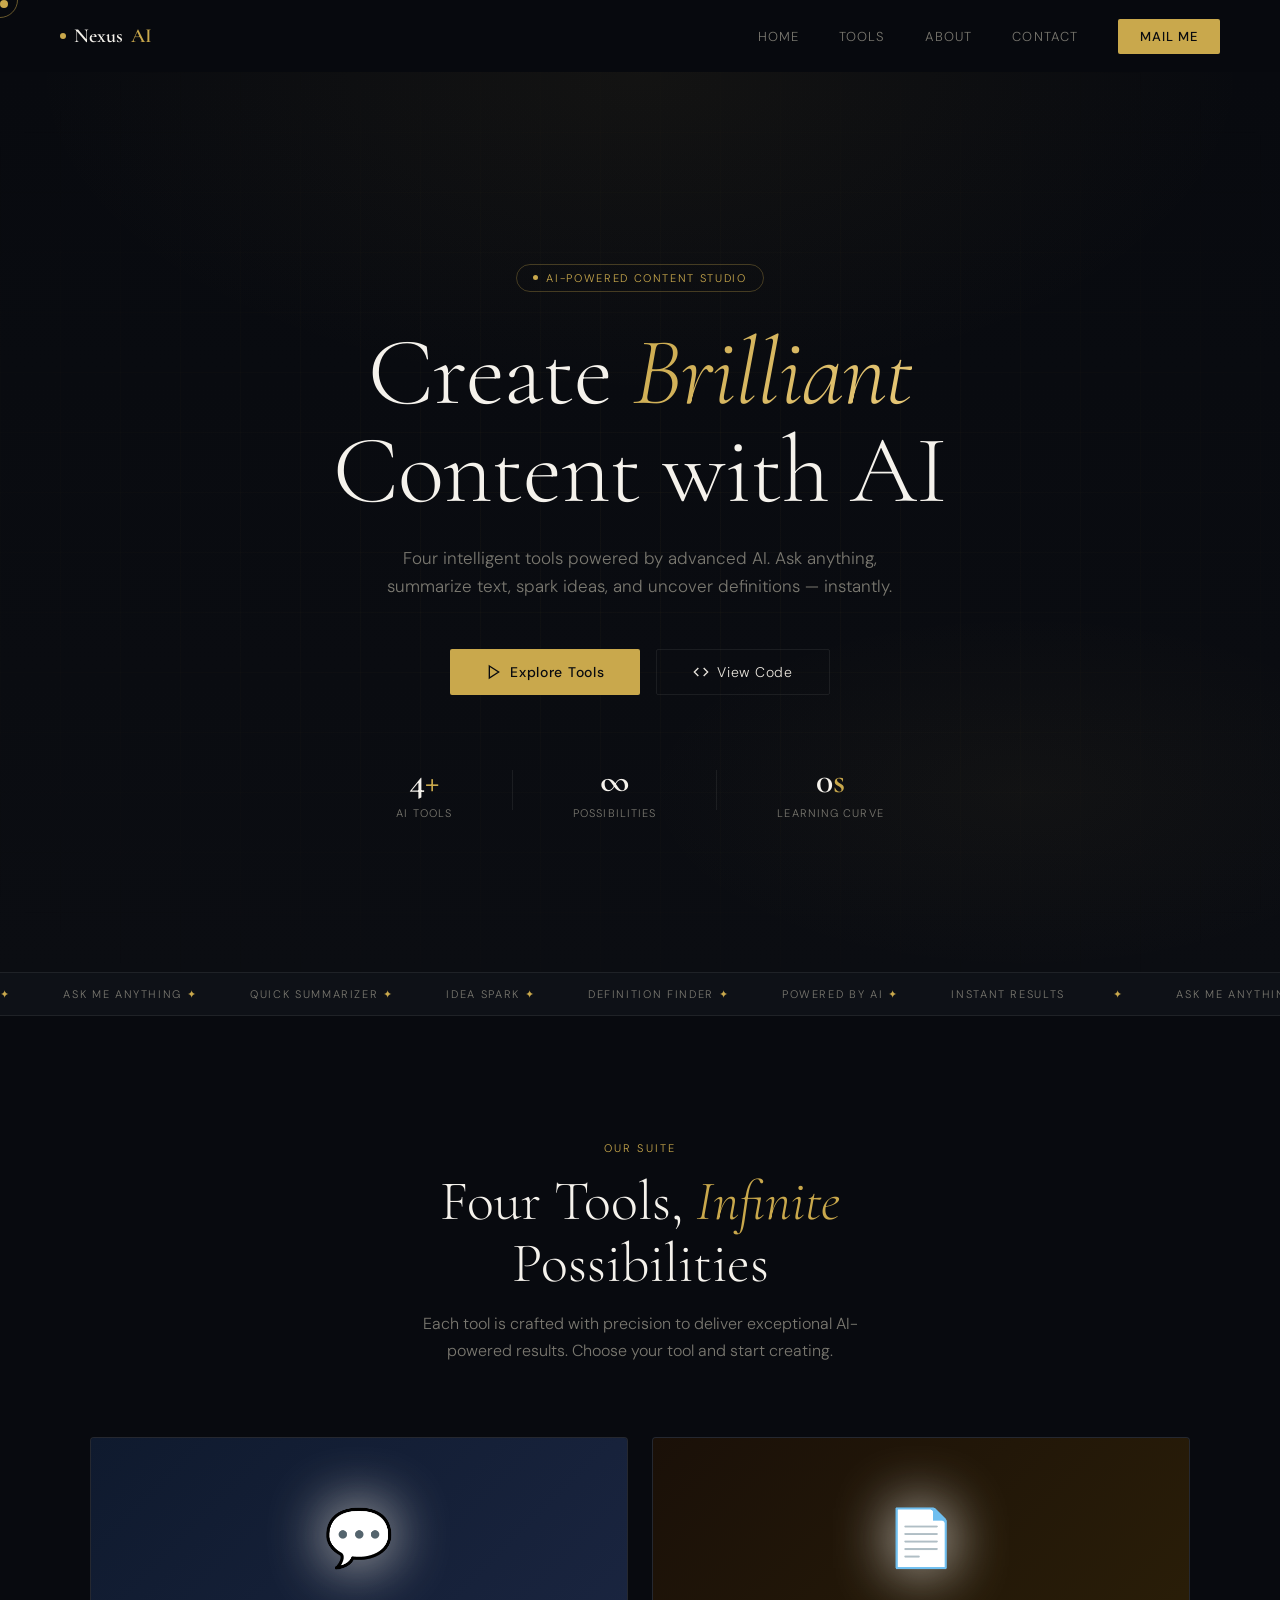
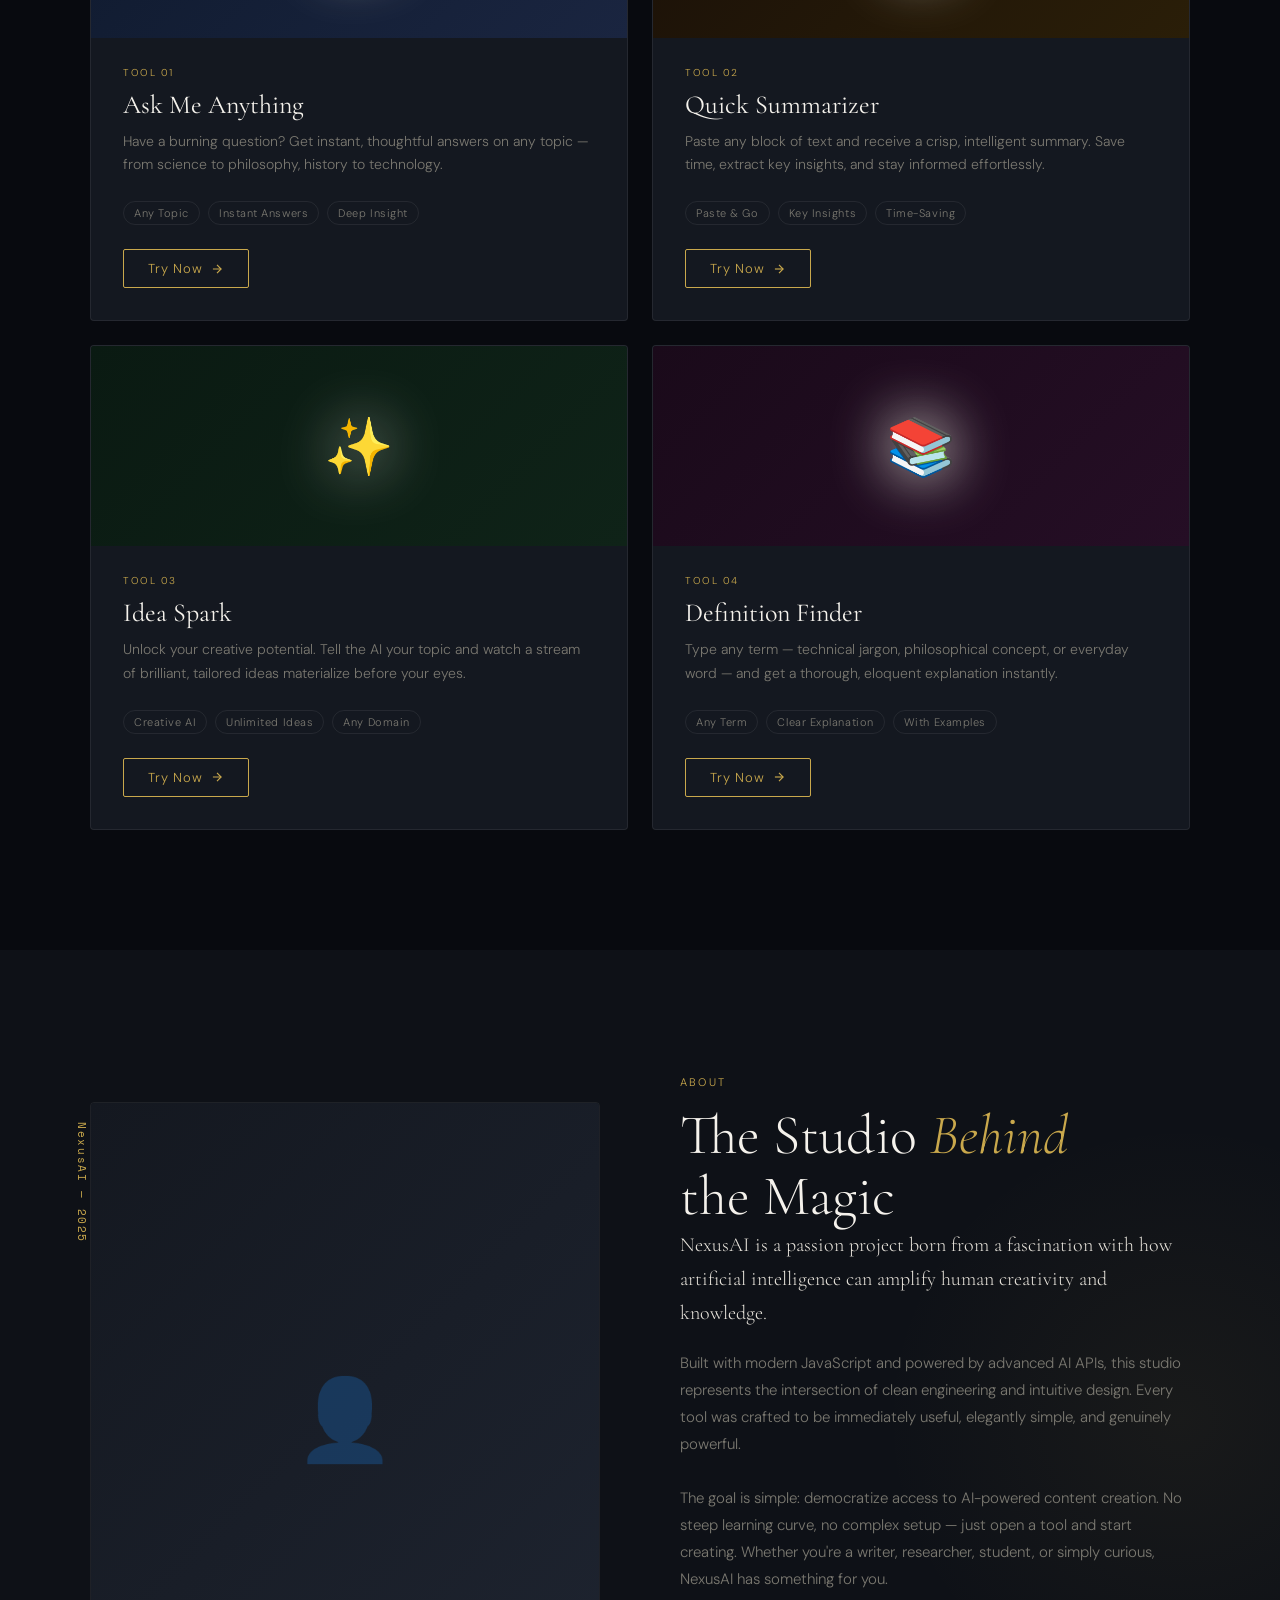
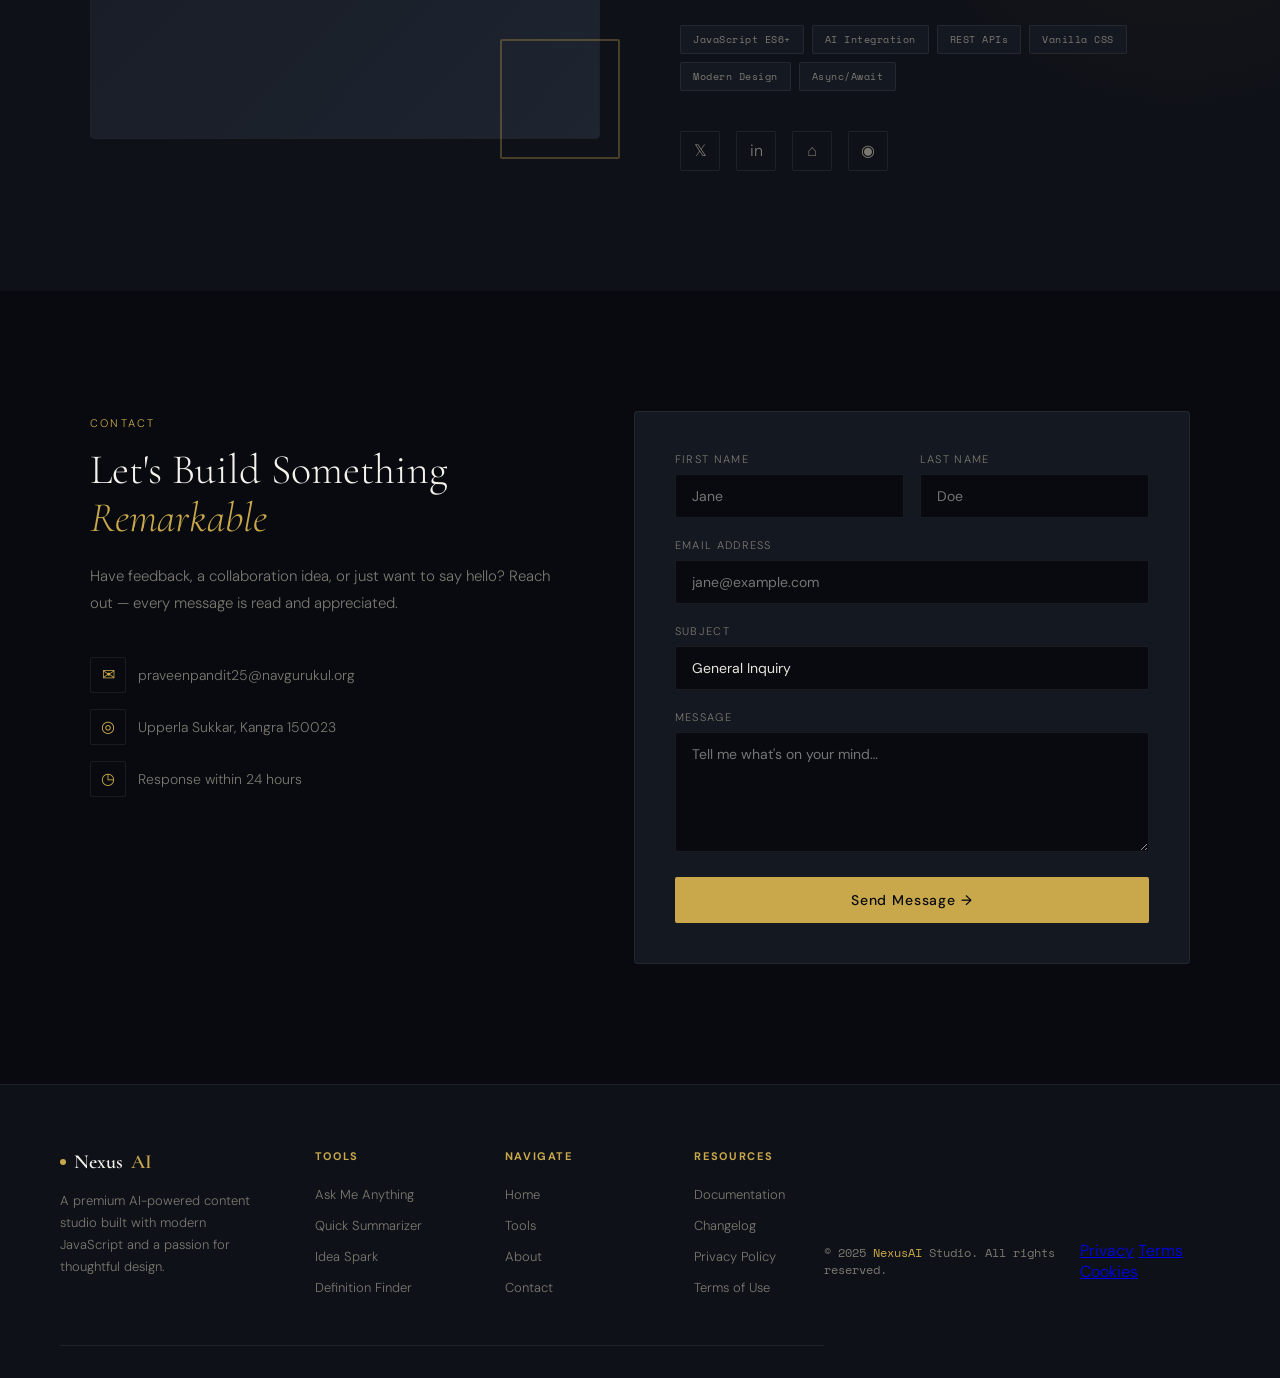
==== index.html @ d1bc7d2e "Add files via upload" ====
<!DOCTYPE html>
<html lang="en">
  <head>
    <meta charset="UTF-8" />
    <meta name="viewport" content="width=device-width, initial-scale=1.0" />
    <title>NexusAI — Intelligent Content Studio</title>
    <link rel="preconnect" href="https://fonts.googleapis.com" />
    <link rel="preconnect" href="https://fonts.gstatic.com" crossorigin />
    <link
      href="https://fonts.googleapis.com/css2?family=Cormorant+Garamond:ital,wght@0,300;0,400;0,600;1,300;1,400&family=DM+Sans:wght@300;400;500&family=Space+Mono:wght@400;700&display=swap"
      rel="stylesheet"
    />
    <link rel="stylesheet" href="styles/common.css" />
    <link rel="stylesheet" href="styles/index.css" />
  </head>
  <body>
    <div class="cursor" id="cursor"></div>
    <div class="cursor-ring" id="cursorRing"></div>

    <!-- NAV -->
    <nav id="navbar">
      <a href="#" class="nav-logo">
        <div class="logo-dot"></div>
        Nexus<span>AI</span>
      </a>
      <ul class="nav-links">
        <li><a href="#">Home</a></li>
        <li><a href="#tools">Tools</a></li>
        <li><a href="#about">About</a></li>
        <li><a href="#contact">Contact</a></li>
        <li><a href="mailto:praveenpandit25@navgurukul.org" class="nav-cta">Mail me</a></li>
      </ul>
    </nav>

    <!-- HERO -->
    <section class="hero">
      <div class="hero-bg"></div>
      <div class="hero-grid"></div>
      <div class="hero-content">
        <div class="hero-badge">
          <div class="badge-dot"></div>
          AI-Powered Content Studio
        </div>
        <h1 class="hero-title">
          Create <em>Brilliant</em><br />Content with AI
        </h1>
        <p class="hero-sub">
          Four intelligent tools powered by advanced AI. Ask anything, summarize text, spark ideas, and uncover definitions — instantly.
        </p>
        <div class="hero-actions">
          <a href="#tools" class="btn-primary">
            <svg width="16" height="16" viewBox="0 0 24 24" fill="none" stroke="currentColor" stroke-width="2">
              <polygon points="5 3 19 12 5 21 5 3"></polygon>
            </svg>
            Explore Tools
          </a>
          <a href="https://github.com" target="_blank" class="btn-secondary">
            <svg width="16" height="16" viewBox="0 0 24 24" fill="none" stroke="currentColor" stroke-width="2">
              <polyline points="16 18 22 12 16 6"></polyline>
              <polyline points="8 6 2 12 8 18"></polyline>
            </svg>
            View Code
          </a>
        </div>
        <div class="hero-stats">
          <div class="stat">
            <div class="stat-num">4<span>+</span></div>
            <div class="stat-label">AI Tools</div>
          </div>
          <div class="stat-divider"></div>
          <div class="stat">
            <div class="stat-num">∞</div>
            <div class="stat-label">Possibilities</div>
          </div>
          <div class="stat-divider"></div>
          <div class="stat">
            <div class="stat-num">0<span>s</span></div>
            <div class="stat-label">Learning Curve</div>
          </div>
        </div>
      </div>
    </section>

    <!-- MARQUEE -->
    <div class="marquee-wrap">
      <div class="marquee-track">
        <span><em>✦</em> Ask Me Anything <em>✦</em> Quick Summarizer <em>✦</em> Idea Spark <em>✦</em> Definition Finder <em>✦</em> Powered by AI <em>✦</em> Instant Results</span>
        <span><em>✦</em> Ask Me Anything <em>✦</em> Quick Summarizer <em>✦</em> Idea Spark <em>✦</em> Definition Finder <em>✦</em> Powered by AI <em>✦</em> Instant Results</span>
      </div>
    </div>

    <!-- TOOLS -->
    <section class="section" id="tools">
      <div class="section-header">
        <div class="section-eyebrow reveal">Our Suite</div>
        <h2 class="section-title reveal reveal-delay-1">
          Four Tools, <em>Infinite</em><br />Possibilities
        </h2>
        <p class="section-desc reveal reveal-delay-2">
          Each tool is crafted with precision to deliver exceptional AI-powered results. Choose your tool and start creating.
        </p>
      </div>

      <div class="tools-grid">
        <!-- Ask Me Anything -->
        <div class="tool-card">
          <div class="card-img-overlay">
            <div class="card-img-placeholder ai1">
              <span class="card-icon">💬</span>
            </div>
          </div>
          <div class="card-body">
            <div class="card-tag">Tool 01</div>
            <h3 class="card-title">Ask Me Anything</h3>
            <p class="card-desc">Have a burning question? Get instant, thoughtful answers on any topic — from science to philosophy, history to technology.</p>
            <div class="card-features">
              <span class="feature-pill">Any Topic</span>
              <span class="feature-pill">Instant Answers</span>
              <span class="feature-pill">Deep Insight</span>
            </div>
            <a href="pages/ask.html" class="btn-try">
              Try Now
              <svg width="14" height="14" viewBox="0 0 24 24" fill="none" stroke="currentColor" stroke-width="2">
                <line x1="5" y1="12" x2="19" y2="12"></line>
                <polyline points="12 5 19 12 12 19"></polyline>
              </svg>
            </a>
          </div>
        </div>

        <!-- Quick Summarizer -->
        <div class="tool-card">
          <div class="card-img-overlay">
            <div class="card-img-placeholder ai2">
              <span class="card-icon">📄</span>
            </div>
          </div>
          <div class="card-body">
            <div class="card-tag">Tool 02</div>
            <h3 class="card-title">Quick Summarizer</h3>
            <p class="card-desc">Paste any block of text and receive a crisp, intelligent summary. Save time, extract key insights, and stay informed effortlessly.</p>
            <div class="card-features">
              <span class="feature-pill">Paste & Go</span>
              <span class="feature-pill">Key Insights</span>
              <span class="feature-pill">Time-Saving</span>
            </div>
            <a href="pages/summarizer.html" class="btn-try">
              Try Now
              <svg width="14" height="14" viewBox="0 0 24 24" fill="none" stroke="currentColor" stroke-width="2">
                <line x1="5" y1="12" x2="19" y2="12"></line>
                <polyline points="12 5 19 12 12 19"></polyline>
              </svg>
            </a>
          </div>
        </div>

        <!-- Idea Spark -->
        <div class="tool-card">
          <div class="card-img-overlay">
            <div class="card-img-placeholder ai3">
              <span class="card-icon">✨</span>
            </div>
          </div>
          <div class="card-body">
            <div class="card-tag">Tool 03</div>
            <h3 class="card-title">Idea Spark</h3>
            <p class="card-desc">Unlock your creative potential. Tell the AI your topic and watch a stream of brilliant, tailored ideas materialize before your eyes.</p>
            <div class="card-features">
              <span class="feature-pill">Creative AI</span>
              <span class="feature-pill">Unlimited Ideas</span>
              <span class="feature-pill">Any Domain</span>
            </div>
            <a href="pages/idea-spark.html" class="btn-try">
              Try Now
              <svg width="14" height="14" viewBox="0 0 24 24" fill="none" stroke="currentColor" stroke-width="2">
                <line x1="5" y1="12" x2="19" y2="12"></line>
                <polyline points="12 5 19 12 12 19"></polyline>
              </svg>
            </a>
          </div>
        </div>

        <!-- Definition Finder -->
        <div class="tool-card">
          <div class="card-img-overlay">
            <div class="card-img-placeholder ai4">
              <span class="card-icon">📚</span>
            </div>
          </div>
          <div class="card-body">
            <div class="card-tag">Tool 04</div>
            <h3 class="card-title">Definition Finder</h3>
            <p class="card-desc">Type any term — technical jargon, philosophical concept, or everyday word — and get a thorough, eloquent explanation instantly.</p>
            <div class="card-features">
              <span class="feature-pill">Any Term</span>
              <span class="feature-pill">Clear Explanation</span>
              <span class="feature-pill">With Examples</span>
            </div>
            <a href="pages/definition.html" class="btn-try">
              Try Now
              <svg width="14" height="14" viewBox="0 0 24 24" fill="none" stroke="currentColor" stroke-width="2">
                <line x1="5" y1="12" x2="19" y2="12"></line>
                <polyline points="12 5 19 12 12 19"></polyline>
              </svg>
            </a>
          </div>
        </div>
      </div>
    </section>

    <!-- ABOUT -->
    <section class="about-section" id="about">
      <div class="about-grid">
        <div class="about-img-wrap reveal">
          <div class="about-img-frame">
            <div class="about-img-placeholder">👤</div>
          </div>
          <div class="about-img-accent"></div>
          <div class="about-img-number">NexusAI — 2025</div>
        </div>
        <div class="about-text">
          <div class="section-eyebrow reveal">About</div>
          <h2 class="section-title reveal reveal-delay-1" style="text-align: left">
            The Studio <em>Behind</em><br />the Magic
          </h2>
          <p class="about-bio reveal reveal-delay-2">
            NexusAI is a passion project born from a fascination with how artificial intelligence can amplify human creativity and knowledge.
          </p>
          <p class="about-body reveal reveal-delay-3">
            Built with modern JavaScript and powered by advanced AI APIs, this studio represents the intersection of clean engineering and intuitive design. Every tool was
            crafted to be immediately useful, elegantly simple, and genuinely powerful.
            <br /><br />
            The goal is simple: democratize access to AI-powered content creation. No steep learning curve, no complex setup — just open a tool and start creating. Whether
            you're a writer, researcher, student, or simply curious, NexusAI has something for you.
          </p>
          <div class="about-tags reveal reveal-delay-3">
            <span class="about-tag">JavaScript ES6+</span>
            <span class="about-tag">AI Integration</span>
            <span class="about-tag">REST APIs</span>
            <span class="about-tag">Vanilla CSS</span>
            <span class="about-tag">Modern Design</span>
            <span class="about-tag">Async/Await</span>
          </div>
          <div class="about-socials reveal reveal-delay-4">
            <a href="#" class="social-link">𝕏</a>
            <a href="#" class="social-link">in</a>
            <a href="#" class="social-link">⌂</a>
            <a href="#" class="social-link">◉</a>
          </div>
        </div>
      </div>
    </section>

    <!-- CONTACT -->
    <section class="contact-section" id="contact">
      <div class="contact-grid">
        <div class="contact-info">
          <div class="section-eyebrow reveal">Contact</div>
          <h2 class="contact-tagline reveal reveal-delay-1">Let's Build Something <em>Remarkable</em></h2>
          <p class="contact-body reveal reveal-delay-2">
            Have feedback, a collaboration idea, or just want to say hello? Reach out — every message is read and appreciated.
          </p>
          <div class="contact-details reveal reveal-delay-3">
            <div class="contact-item">
              <div class="contact-item-icon">✉</div>
              <span>praveenpandit25@navgurukul.org</span>
            </div>
            <div class="contact-item">
              <div class="contact-item-icon">◎</div>
              <span>Upperla Sukkar, Kangra 150023</span>
            </div>
            <div class="contact-item">
              <div class="contact-item-icon">◷</div>
              <span>Response within 24 hours</span>
            </div>
          </div>
        </div>

        <div class="contact-form reveal reveal-delay-2">
          <div class="form-row">
            <div class="form-group">
              <label>First Name</label>
              <input type="text" placeholder="Jane" />
            </div>
            <div class="form-group">
              <label>Last Name</label>
              <input type="text" placeholder="Doe" />
            </div>
          </div>
          <div class="form-group">
            <label>Email Address</label>
            <input type="email" placeholder="jane@example.com" />
          </div>
          <div class="form-group">
            <label>Subject</label>
            <select>
              <option>General Inquiry</option>
              <option>Collaboration</option>
              <option>Feedback</option>
              <option>Bug Report</option>
            </select>
          </div>
          <div class="form-group">
            <label>Message</label>
            <textarea placeholder="Tell me what's on your mind…"></textarea>
          </div>
          <button class="form-submit" onclick="submitForm(this)">Send Message →</button>
          <div class="form-success" id="formSuccess">✦ Message sent — I'll be in touch soon.</div>
        </div>
      </div>
    </section>

    <!-- FOOTER -->
    <footer>
      <div class="footer-grid">
        <div class="footer-brand">
          <a href="#" class="nav-logo">
            <div class="logo-dot"></div>Nexus<span>AI</span>
          </a>
          <p>A premium AI-powered content studio built with modern JavaScript and a passion for thoughtful design.</p>
        </div>
        <div class="footer-col">
          <h4>Tools</h4>
          <ul>
            <li><a href="pages/ask.html">Ask Me Anything</a></li>
            <li><a href="pages/summarizer.html">Quick Summarizer</a></li>
            <li><a href="pages/idea-spark.html">Idea Spark</a></li>
            <li><a href="pages/definition.html">Definition Finder</a></li>
          </ul>
        </div>
        <div class="footer-col">
          <h4>Navigate</h4>
          <ul>
            <li><a href="#">Home</a></li>
            <li><a href="#tools">Tools</a></li>
            <li><a href="#about">About</a></li>
            <li><a href="#contact">Contact</a></li>
          </ul>
        </div>
        <div class="footer-col">
          <h4>Resources</h4>
          <ul>
            <li><a href="#">Documentation</a></li>
            <li><a href="#">Changelog</a></li>
            <li><a href="#">Privacy Policy</a></li>
            <li><a href="#">Terms of Use</a></li>
          </ul>
        </div>
      </div>
      <div class="footer-bottom">
        <div class="footer-copy">© 2025 <span>NexusAI</span> Studio. All rights reserved.</div>
        <div class="footer-legal">
          <a href="#">Privacy</a>
          <a href="#">Terms</a>
          <a href="#">Cookies</a>
        </div>
      </div>
    </footer>

    <script src="scripts/index.js"></script>
  </body>
</html>
---- styles/common.css ----
/* ========== GLOBAL STYLES ========== */

*, *::before, *::after {
  box-sizing: border-box;
  margin: 0;
  padding: 0;
}

:root {
  --black: #080a0f;
  --surface: #0e1117;
  --card: #141820;
  --border: rgba(255, 255, 255, 0.07);
  --gold: #c9a84c;
  --gold-light: #e8c97a;
  --gold-dim: rgba(201, 168, 76, 0.12);
  --text: #e8e4dc;
  --muted: #7a7870;
  --white: #f5f2ec;
}

html {
  scroll-behavior: smooth;
}

body {
  background: var(--black);
  color: var(--text);
  font-family: 'DM Sans', sans-serif;
  font-weight: 300;
  min-height: 100vh;
  display: flex;
  flex-direction: column;
}

/* ========== NAVIGATION ========== */
nav {
  background: rgba(8, 10, 15, 0.95);
  backdrop-filter: blur(20px);
  border-bottom: 1px solid var(--border);
  display: flex;
  align-items: center;
  justify-content: space-between;
  padding: 0 48px;
  height: 68px;
  position: sticky;
  top: 0;
  z-index: 100;
}

.nav-logo {
  font-family: 'Cormorant Garamond', serif;
  font-size: 20px;
  font-weight: 600;
  color: var(--white);
  text-decoration: none;
  display: flex;
  align-items: center;
  gap: 8px;
}

.nav-logo span {
  color: var(--gold);
}

.logo-dot {
  width: 6px;
  height: 6px;
  border-radius: 50%;
  background: var(--gold);
  animation: pulse 2s infinite;
}

@keyframes pulse {
  0%, 100% {
    opacity: 1;
  }
  50% {
    opacity: 0.4;
  }
}

.nav-right {
  display: flex;
  align-items: center;
  gap: 24px;
}

.nav-back {
  color: var(--muted);
  text-decoration: none;
  font-size: 13px;
  letter-spacing: 0.06em;
  transition: color 0.3s;
}

.nav-back:hover {
  color: var(--gold);
}

.nav-tools {
  display: flex;
  gap: 8px;
}

.tool-pill {
  padding: 6px 14px;
  border-radius: 100px;
  font-size: 12px;
  border: 1px solid var(--border);
  color: var(--muted);
  text-decoration: none;
  transition: all 0.3s;
  cursor: pointer;
  background: transparent;
}

.tool-pill:hover,
.tool-pill.active {
  border-color: var(--gold);
  color: var(--gold);
  background: var(--gold-dim);
}

/* ========== BUTTONS ========== */
.btn-primary {
  background: var(--gold);
  color: var(--black);
  padding: 14px 36px;
  border: none;
  cursor: pointer;
  font-family: 'DM Sans', sans-serif;
  font-size: 14px;
  font-weight: 500;
  letter-spacing: 0.05em;
  border-radius: 2px;
  text-decoration: none;
  display: inline-flex;
  align-items: center;
  gap: 8px;
  transition: background 0.3s, transform 0.2s;
}

.btn-primary:hover {
  background: var(--gold-light);
  transform: translateY(-1px);
}

.btn-secondary {
  background: transparent;
  color: var(--text);
  padding: 13px 36px;
  border: 1px solid var(--border);
  cursor: pointer;
  font-family: 'DM Sans', sans-serif;
  font-size: 14px;
  letter-spacing: 0.05em;
  border-radius: 2px;
  text-decoration: none;
  display: inline-flex;
  align-items: center;
  gap: 8px;
  transition: border-color 0.3s, color 0.3s, transform 0.2s;
}

.btn-secondary:hover {
  border-color: var(--gold);
  color: var(--gold);
  transform: translateY(-1px);
}

/* ========== FOOTER ========== */
footer {
  background: var(--surface);
  border-top: 1px solid var(--border);
  padding: 20px 48px;
  display: flex;
  align-items: center;
  justify-content: space-between;
  margin-top: auto;
}

.footer-copy {
  font-size: 12px;
  color: var(--muted);
  font-family: 'Space Mono', monospace;
}

.footer-copy span {
  color: var(--gold);
}

.footer-links {
  display: flex;
  gap: 24px;
}

.footer-links a {
  font-size: 12px;
  color: var(--muted);
  text-decoration: none;
  transition: color 0.3s;
}

.footer-links a:hover {
  color: var(--text);
}

/* ========== RESPONSIVE ========== */
@media (max-width: 700px) {
  nav {
    padding: 0 20px;
  }

  .nav-tools {
    display: none;
  }

  footer {
    flex-direction: column;
    gap: 16px;
    text-align: center;
  }

  .footer-links {
    justify-content: center;
  }
}
---- styles/index.css ----
/* ========== INDEX (HOMEPAGE) STYLES ========== */

html {
  scroll-behavior: smooth;
}

body {
  overflow-x: hidden;
}

/* ========== CUSTOM CURSOR ========== */
.cursor {
  width: 8px;
  height: 8px;
  background: var(--gold);
  border-radius: 50%;
  position: fixed;
  pointer-events: none;
  z-index: 9999;
  transition: transform 0.1s;
}

.cursor-ring {
  width: 36px;
  height: 36px;
  border: 1px solid rgba(201, 168, 76, 0.5);
  border-radius: 50%;
  position: fixed;
  pointer-events: none;
  z-index: 9998;
  transition: transform 0.18s ease, opacity 0.3s;
}

/* ========== NAVIGATION OVERRIDE FOR HOME ========== */
nav {
  position: fixed;
  top: 0;
  left: 0;
  right: 0;
  z-index: 100;
  display: flex;
  align-items: center;
  justify-content: space-between;
  padding: 0 60px;
  height: 72px;
  border-bottom: 1px solid transparent;
  transition: background 0.4s, border-color 0.4s;
}

nav.scrolled {
  background: rgba(8, 10, 15, 0.9);
  backdrop-filter: blur(20px);
  border-color: var(--border);
}

.nav-links {
  display: flex;
  align-items: center;
  gap: 40px;
  list-style: none;
}

.nav-links a {
  color: var(--muted);
  text-decoration: none;
  font-size: 13px;
  letter-spacing: 0.08em;
  text-transform: uppercase;
  transition: color 0.3s;
}

.nav-links a:hover {
  color: var(--gold);
}

.nav-cta {
  background: var(--gold);
  color: var(--black) !important;
  padding: 9px 22px;
  border-radius: 2px;
  font-weight: 500 !important;
  transition: background 0.3s !important;
}

.nav-cta:hover {
  background: var(--gold-light) !important;
  color: var(--black) !important;
}

/* ========== HERO SECTION ========== */
.hero {
  min-height: 100vh;
  display: flex;
  align-items: center;
  justify-content: center;
  position: relative;
  overflow: hidden;
  padding: 120px 60px 80px;
  margin-top: 72px;
}

.hero-bg {
  position: absolute;
  inset: 0;
  background: radial-gradient(ellipse 80% 60% at 50% 0%, rgba(201, 168, 76, 0.06) 0%, transparent 60%),
    radial-gradient(ellipse 60% 40% at 80% 80%, rgba(201, 168, 76, 0.04) 0%, transparent 50%),
    linear-gradient(180deg, #080a0f 0%, #0b0d12 100%);
}

.hero-grid {
  position: absolute;
  inset: 0;
  background-image: linear-gradient(rgba(201, 168, 76, 0.04) 1px, transparent 1px),
    linear-gradient(90deg, rgba(201, 168, 76, 0.04) 1px, transparent 1px);
  background-size: 60px 60px;
  mask-image: radial-gradient(ellipse 90% 80% at 50% 50%, black 0%, transparent 80%);
}

.hero-content {
  position: relative;
  z-index: 2;
  text-align: center;
  max-width: 900px;
}

.hero-badge {
  display: inline-flex;
  align-items: center;
  gap: 8px;
  border: 1px solid rgba(201, 168, 76, 0.3);
  padding: 6px 16px;
  border-radius: 100px;
  font-size: 11px;
  letter-spacing: 0.15em;
  text-transform: uppercase;
  color: var(--gold);
  margin-bottom: 32px;
  animation: fadeUp 0.8s ease both;
}

.badge-dot {
  width: 5px;
  height: 5px;
  background: var(--gold);
  border-radius: 50%;
  animation: pulse 1.5s infinite;
}

.hero-title {
  font-family: 'Cormorant Garamond', serif;
  font-size: clamp(52px, 8vw, 96px);
  font-weight: 300;
  line-height: 1.02;
  letter-spacing: -0.01em;
  color: var(--white);
  animation: fadeUp 0.8s 0.1s ease both;
}

.hero-title em {
  font-style: italic;
  color: var(--gold);
  background: linear-gradient(135deg, var(--gold), var(--gold-light));
  -webkit-background-clip: text;
  -webkit-text-fill-color: transparent;
}

.hero-sub {
  margin-top: 24px;
  font-size: 17px;
  line-height: 1.7;
  color: var(--muted);
  max-width: 520px;
  margin-left: auto;
  margin-right: auto;
  animation: fadeUp 0.8s 0.2s ease both;
}

.hero-actions {
  margin-top: 48px;
  display: flex;
  align-items: center;
  justify-content: center;
  gap: 16px;
  animation: fadeUp 0.8s 0.3s ease both;
}

.hero-stats {
  margin-top: 64px;
  display: flex;
  align-items: center;
  justify-content: center;
  gap: 60px;
  animation: fadeUp 0.8s 0.4s ease both;
}

.stat {
  text-align: center;
}

.stat-num {
  font-family: 'Cormorant Garamond', serif;
  font-size: 36px;
  font-weight: 600;
  color: var(--white);
}

.stat-num span {
  color: var(--gold);
}

.stat-label {
  font-size: 11px;
  letter-spacing: 0.1em;
  text-transform: uppercase;
  color: var(--muted);
  margin-top: 4px;
}

.stat-divider {
  width: 1px;
  height: 40px;
  background: var(--border);
}

@keyframes fadeUp {
  from {
    opacity: 0;
    transform: translateY(24px);
  }
  to {
    opacity: 1;
    transform: translateY(0);
  }
}

/* ========== MARQUEE ========== */
.marquee-wrap {
  overflow: hidden;
  border-top: 1px solid var(--border);
  border-bottom: 1px solid var(--border);
  padding: 14px 0;
  background: var(--surface);
}

.marquee-track {
  display: flex;
  gap: 48px;
  animation: marquee 25s linear infinite;
  width: max-content;
}

.marquee-track span {
  font-size: 11px;
  letter-spacing: 0.15em;
  text-transform: uppercase;
  color: var(--muted);
  white-space: nowrap;
}

.marquee-track span em {
  color: var(--gold);
  font-style: normal;
  margin-right: 48px;
}

@keyframes marquee {
  from {
    transform: translateX(0);
  }
  to {
    transform: translateX(-50%);
  }
}

/* ========== SECTION STYLES ========== */
.section {
  padding: 120px 60px;
}

.section-header {
  text-align: center;
  margin-bottom: 72px;
}

.section-eyebrow {
  display: inline-block;
  font-size: 11px;
  letter-spacing: 0.2em;
  text-transform: uppercase;
  color: var(--gold);
  margin-bottom: 16px;
}

.section-title {
  font-family: 'Cormorant Garamond', serif;
  font-size: clamp(36px, 5vw, 56px);
  font-weight: 300;
  color: var(--white);
  line-height: 1.1;
}

.section-title em {
  font-style: italic;
  color: var(--gold);
}

.section-desc {
  margin-top: 16px;
  font-size: 16px;
  color: var(--muted);
  max-width: 480px;
  margin-left: auto;
  margin-right: auto;
  line-height: 1.7;
}

/* ========== TOOLS GRID ========== */
.tools-grid {
  display: grid;
  grid-template-columns: repeat(2, 1fr);
  gap: 24px;
  max-width: 1100px;
  margin: 0 auto;
}

.tool-card {
  background: var(--card);
  border: 1px solid var(--border);
  border-radius: 4px;
  overflow: hidden;
  position: relative;
  transition: border-color 0.4s, transform 0.3s;
  cursor: default;
}

.tool-card::before {
  content: '';
  position: absolute;
  inset: 0;
  background: linear-gradient(135deg, rgba(201, 168, 76, 0.05) 0%, transparent 60%);
  opacity: 0;
  transition: opacity 0.4s;
  pointer-events: none;
}

.tool-card:hover {
  border-color: rgba(201, 168, 76, 0.3);
}

.tool-card:hover::before {
  opacity: 1;
}

.card-img-overlay {
  width: 100%;
  height: 200px;
  position: relative;
  overflow: hidden;
}

.card-img-placeholder {
  width: 100%;
  height: 100%;
  display: flex;
  align-items: center;
  justify-content: center;
  font-size: 64px;
  position: relative;
}

.ai1 {
  background: linear-gradient(135deg, #0f1a2e 0%, #1a2540 100%);
}
.ai2 {
  background: linear-gradient(135deg, #1a1008 0%, #2a1e08 100%);
}
.ai3 {
  background: linear-gradient(135deg, #0a1a12 0%, #0f2318 100%);
}
.ai4 {
  background: linear-gradient(135deg, #1a0a1a 0%, #250e25 100%);
}

.card-icon {
  font-size: 56px;
  position: relative;
  z-index: 1;
  filter: drop-shadow(0 0 30px currentColor);
}

.card-body {
  padding: 28px 32px 32px;
}

.card-tag {
  font-size: 10px;
  letter-spacing: 0.15em;
  text-transform: uppercase;
  color: var(--gold);
  margin-bottom: 10px;
}

.card-title {
  font-family: 'Cormorant Garamond', serif;
  font-size: 26px;
  font-weight: 400;
  color: var(--white);
  margin-bottom: 10px;
}

.card-desc {
  font-size: 14px;
  line-height: 1.7;
  color: var(--muted);
  margin-bottom: 24px;
}

.card-features {
  display: flex;
  gap: 8px;
  flex-wrap: wrap;
  margin-bottom: 24px;
}

.feature-pill {
  font-size: 11px;
  padding: 4px 10px;
  border: 1px solid var(--border);
  border-radius: 100px;
  color: var(--muted);
  letter-spacing: 0.05em;
}

.btn-try {
  display: inline-flex;
  align-items: center;
  gap: 8px;
  background: transparent;
  border: 1px solid var(--gold);
  color: var(--gold);
  padding: 10px 24px;
  font-family: 'DM Sans', sans-serif;
  font-size: 13px;
  letter-spacing: 0.06em;
  border-radius: 2px;
  cursor: pointer;
  text-decoration: none;
  transition: background 0.3s, color 0.3s;
  pointer-events: auto !important;
}

.btn-try:hover {
  background: var(--gold);
  color: var(--black);
}

/* ========== ABOUT SECTION ========== */
.about-section {
  padding: 120px 60px;
  background: var(--surface);
  position: relative;
  overflow: hidden;
}

.about-section::before {
  content: '';
  position: absolute;
  right: -200px;
  top: 50%;
  transform: translateY(-50%);
  width: 600px;
  height: 600px;
  border-radius: 50%;
  background: radial-gradient(circle, rgba(201, 168, 76, 0.06) 0%, transparent 70%);
}

.about-grid {
  max-width: 1100px;
  margin: 0 auto;
  display: grid;
  grid-template-columns: 1fr 1fr;
  gap: 80px;
  align-items: center;
}

.about-img-wrap {
  position: relative;
}

.about-img-frame {
  width: 100%;
  aspect-ratio: 4 / 5;
  border: 1px solid var(--border);
  border-radius: 4px;
  overflow: hidden;
  position: relative;
}

.about-img-placeholder {
  width: 100%;
  height: 100%;
  background: linear-gradient(135deg, #141820 0%, #1e2430 100%);
  display: flex;
  align-items: center;
  justify-content: center;
  font-size: 80px;
  color: rgba(201, 168, 76, 0.3);
}

.about-img-accent {
  position: absolute;
  bottom: -20px;
  right: -20px;
  width: 120px;
  height: 120px;
  border: 2px solid var(--gold);
  border-radius: 2px;
  opacity: 0.3;
}

.about-img-number {
  position: absolute;
  top: 20px;
  left: -16px;
  font-family: 'Space Mono', monospace;
  font-size: 11px;
  color: var(--gold);
  writing-mode: vertical-rl;
  letter-spacing: 0.15em;
}

.about-text {
}

.about-bio {
  font-family: 'Cormorant Garamond', serif;
  font-size: 20px;
  font-weight: 300;
  line-height: 1.7;
  color: var(--text);
  margin-bottom: 20px;
}

.about-body {
  font-size: 15px;
  line-height: 1.8;
  color: var(--muted);
  margin-bottom: 32px;
}

.about-tags {
  display: flex;
  flex-wrap: wrap;
  gap: 8px;
  margin-bottom: 40px;
}

.about-tag {
  font-family: 'Space Mono', monospace;
  font-size: 10px;
  letter-spacing: 0.05em;
  padding: 6px 12px;
  background: var(--card);
  border: 1px solid var(--border);
  border-radius: 2px;
  color: var(--muted);
}

.about-socials {
  display: flex;
  gap: 16px;
}

.social-link {
  width: 40px;
  height: 40px;
  border: 1px solid var(--border);
  border-radius: 2px;
  display: flex;
  align-items: center;
  justify-content: center;
  color: var(--muted);
  text-decoration: none;
  font-size: 16px;
  transition: border-color 0.3s, color 0.3s, background 0.3s;
}

.social-link:hover {
  border-color: var(--gold);
  color: var(--gold);
  background: var(--gold-dim);
}

/* ========== CONTACT SECTION ========== */
.contact-section {
  padding: 120px 60px;
}

.contact-grid {
  max-width: 1100px;
  margin: 0 auto;
  display: grid;
  grid-template-columns: 1fr 1.2fr;
  gap: 80px;
  align-items: start;
}

.contact-info {
}

.contact-tagline {
  font-family: 'Cormorant Garamond', serif;
  font-size: 42px;
  font-weight: 300;
  color: var(--white);
  line-height: 1.15;
  margin-bottom: 20px;
}

.contact-tagline em {
  font-style: italic;
  color: var(--gold);
}

.contact-body {
  font-size: 15px;
  line-height: 1.8;
  color: var(--muted);
  margin-bottom: 40px;
}

.contact-details {
  display: flex;
  flex-direction: column;
  gap: 16px;
}

.contact-item {
  display: flex;
  align-items: center;
  gap: 12px;
  font-size: 14px;
  color: var(--muted);
}

.contact-item-icon {
  width: 36px;
  height: 36px;
  border: 1px solid var(--border);
  border-radius: 2px;
  display: flex;
  align-items: center;
  justify-content: center;
  font-size: 16px;
  color: var(--gold);
  flex-shrink: 0;
}

.contact-form {
  background: var(--card);
  border: 1px solid var(--border);
  border-radius: 4px;
  padding: 40px;
}

.form-row {
  display: grid;
  grid-template-columns: 1fr 1fr;
  gap: 16px;
}

.form-group {
  margin-bottom: 20px;
}

.form-group label {
  display: block;
  font-size: 11px;
  letter-spacing: 0.12em;
  text-transform: uppercase;
  color: var(--muted);
  margin-bottom: 8px;
}

.form-group input,
.form-group textarea,
.form-group select {
  width: 100%;
  background: var(--black);
  border: 1px solid var(--border);
  border-radius: 2px;
  padding: 12px 16px;
  color: var(--text);
  font-family: 'DM Sans', sans-serif;
  font-size: 14px;
  outline: none;
  transition: border-color 0.3s;
  appearance: none;
}

.form-group input:focus,
.form-group textarea:focus,
.form-group select:focus {
  border-color: var(--gold);
}

.form-group textarea {
  resize: vertical;
  min-height: 120px;
}

.form-submit {
  width: 100%;
  background: var(--gold);
  color: var(--black);
  border: none;
  padding: 14px;
  font-family: 'DM Sans', sans-serif;
  font-size: 14px;
  font-weight: 500;
  letter-spacing: 0.06em;
  border-radius: 2px;
  cursor: pointer;
  transition: background 0.3s;
}

.form-submit:hover {
  background: var(--gold-light);
}

.form-success {
  display: none;
  text-align: center;
  padding: 20px;
  color: var(--gold);
  font-family: 'Cormorant Garamond', serif;
  font-size: 20px;
}

/* ========== FOOTER OVERRIDE FOR HOME ========== */
footer {
  background: var(--surface);
  border-top: 1px solid var(--border);
  padding: 64px 60px 32px;
}

.footer-grid {
  max-width: 1100px;
  margin: 0 auto;
  display: grid;
  grid-template-columns: 1.5fr 1fr 1fr 1fr;
  gap: 60px;
  padding-bottom: 48px;
  border-bottom: 1px solid var(--border);
}

.footer-brand .nav-logo {
  margin-bottom: 16px;
  display: inline-flex;
}

.footer-brand p {
  font-size: 13px;
  line-height: 1.7;
  color: var(--muted);
  max-width: 240px;
}

.footer-col h4 {
  font-size: 11px;
  letter-spacing: 0.15em;
  text-transform: uppercase;
  color: var(--gold);
  margin-bottom: 20px;
}

.footer-col ul {
  list-style: none;
  display: flex;
  flex-direction: column;
  gap: 10px;
}

.footer-col ul a {
  font-size: 13px;
  color: var(--muted);
  text-decoration: none;
  transition: color 0.3s;
}

.footer-col ul a:hover {
  color: var(--text);
}

.footer-bottom {
  max-width: 1100px;
  margin: 28px auto 0;
  display: flex;
  align-items: center;
  justify-content: space-between;
}

/* ========== REVEAL ANIMATIONS ========== */
.reveal {
  opacity: 0;
  transform: translateY(30px);
  transition: opacity 0.8s ease, transform 0.8s ease;
}

.reveal.visible {
  opacity: 1;
  transform: translateY(0);
}

.reveal-delay-1 {
  transition-delay: 0.1s;
}

.reveal-delay-2 {
  transition-delay: 0.2s;
}

.reveal-delay-3 {
  transition-delay: 0.3s;
}

.reveal-delay-4 {
  transition-delay: 0.4s;
}

/* ========== RESPONSIVE ========== */
@media (max-width: 900px) {
  nav {
    padding: 0 24px;
  }

  .nav-links {
    display: none;
  }

  .section,
  .about-section,
  .contact-section {
    padding: 80px 24px;
  }

  .hero {
    padding: 100px 24px 60px;
  }

  .tools-grid {
    grid-template-columns: 1fr;
  }

  .about-grid,
  .contact-grid {
    grid-template-columns: 1fr;
    gap: 48px;
  }

  .footer-grid {
    grid-template-columns: 1fr 1fr;
    gap: 40px;
  }

  .hero-stats {
    gap: 32px;
  }

  footer {
    padding: 48px 24px 24px;
  }

  .form-row {
    grid-template-columns: 1fr;
  }
}
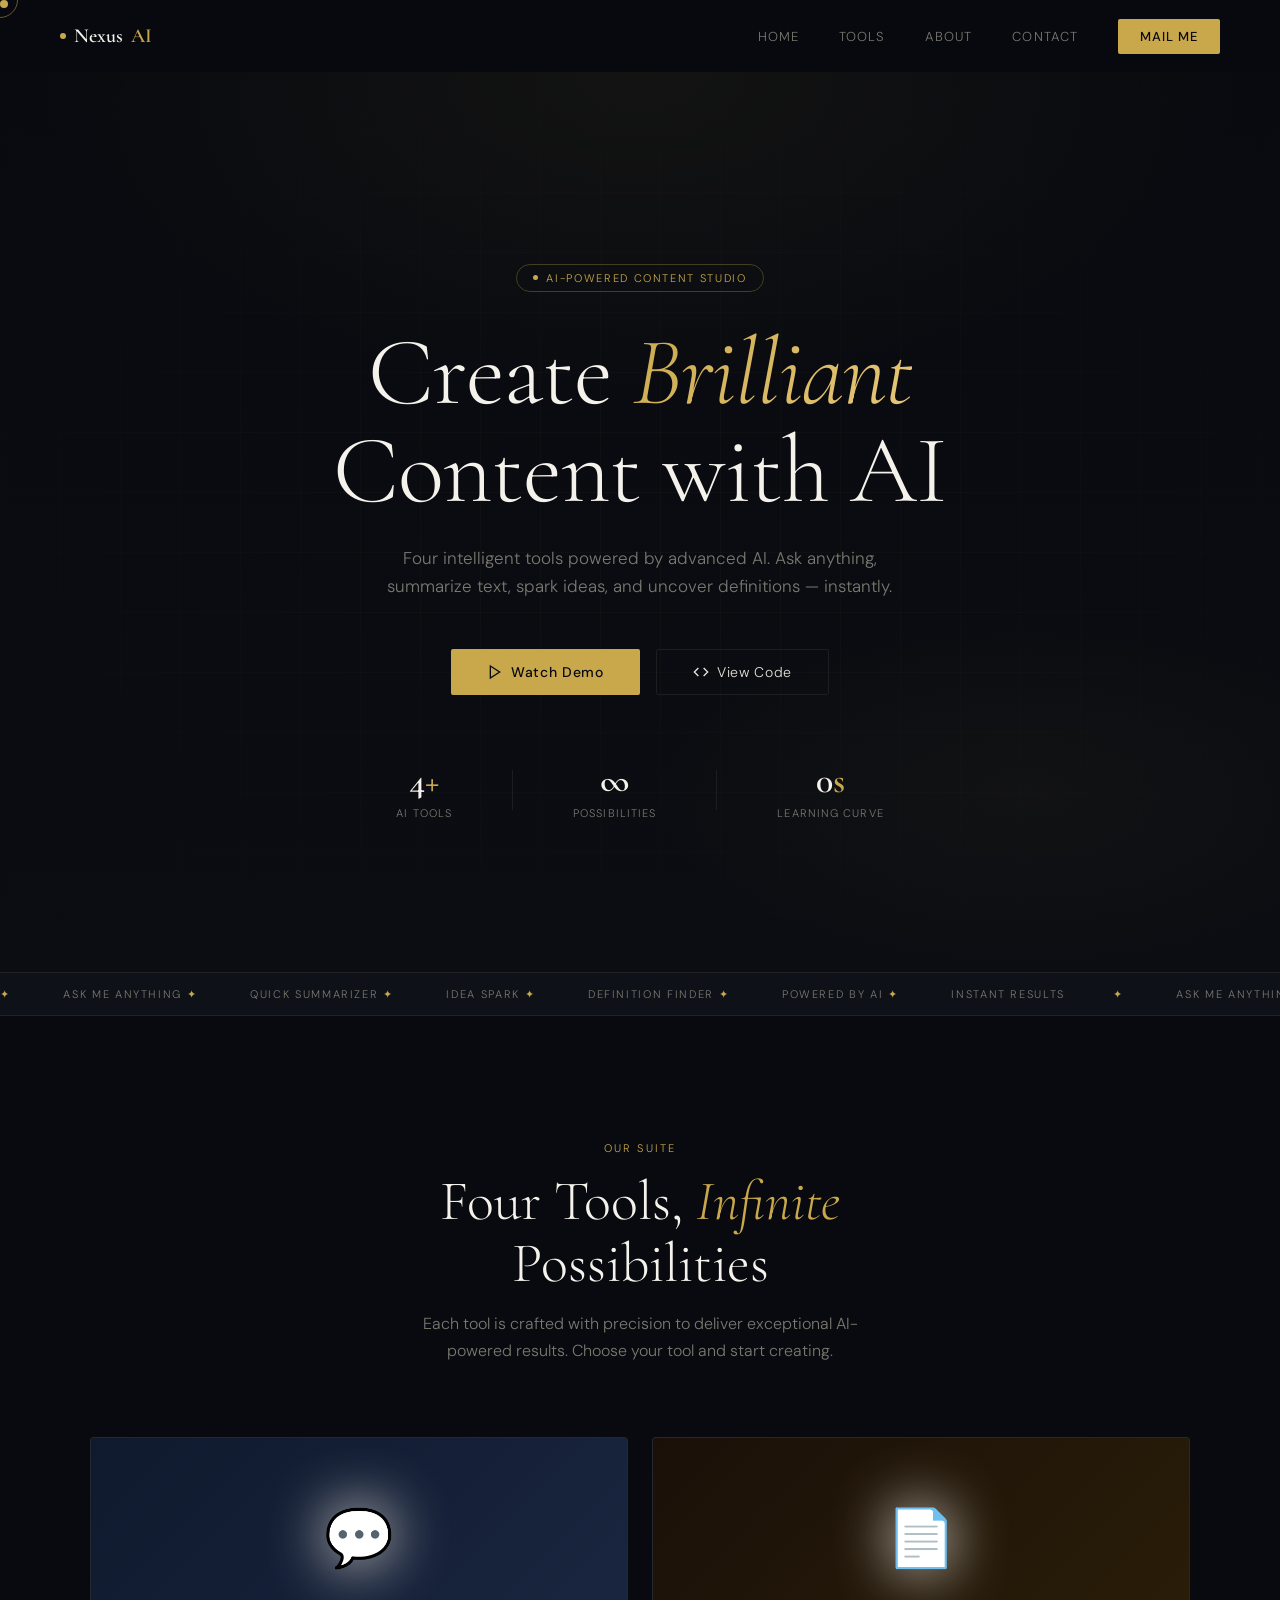
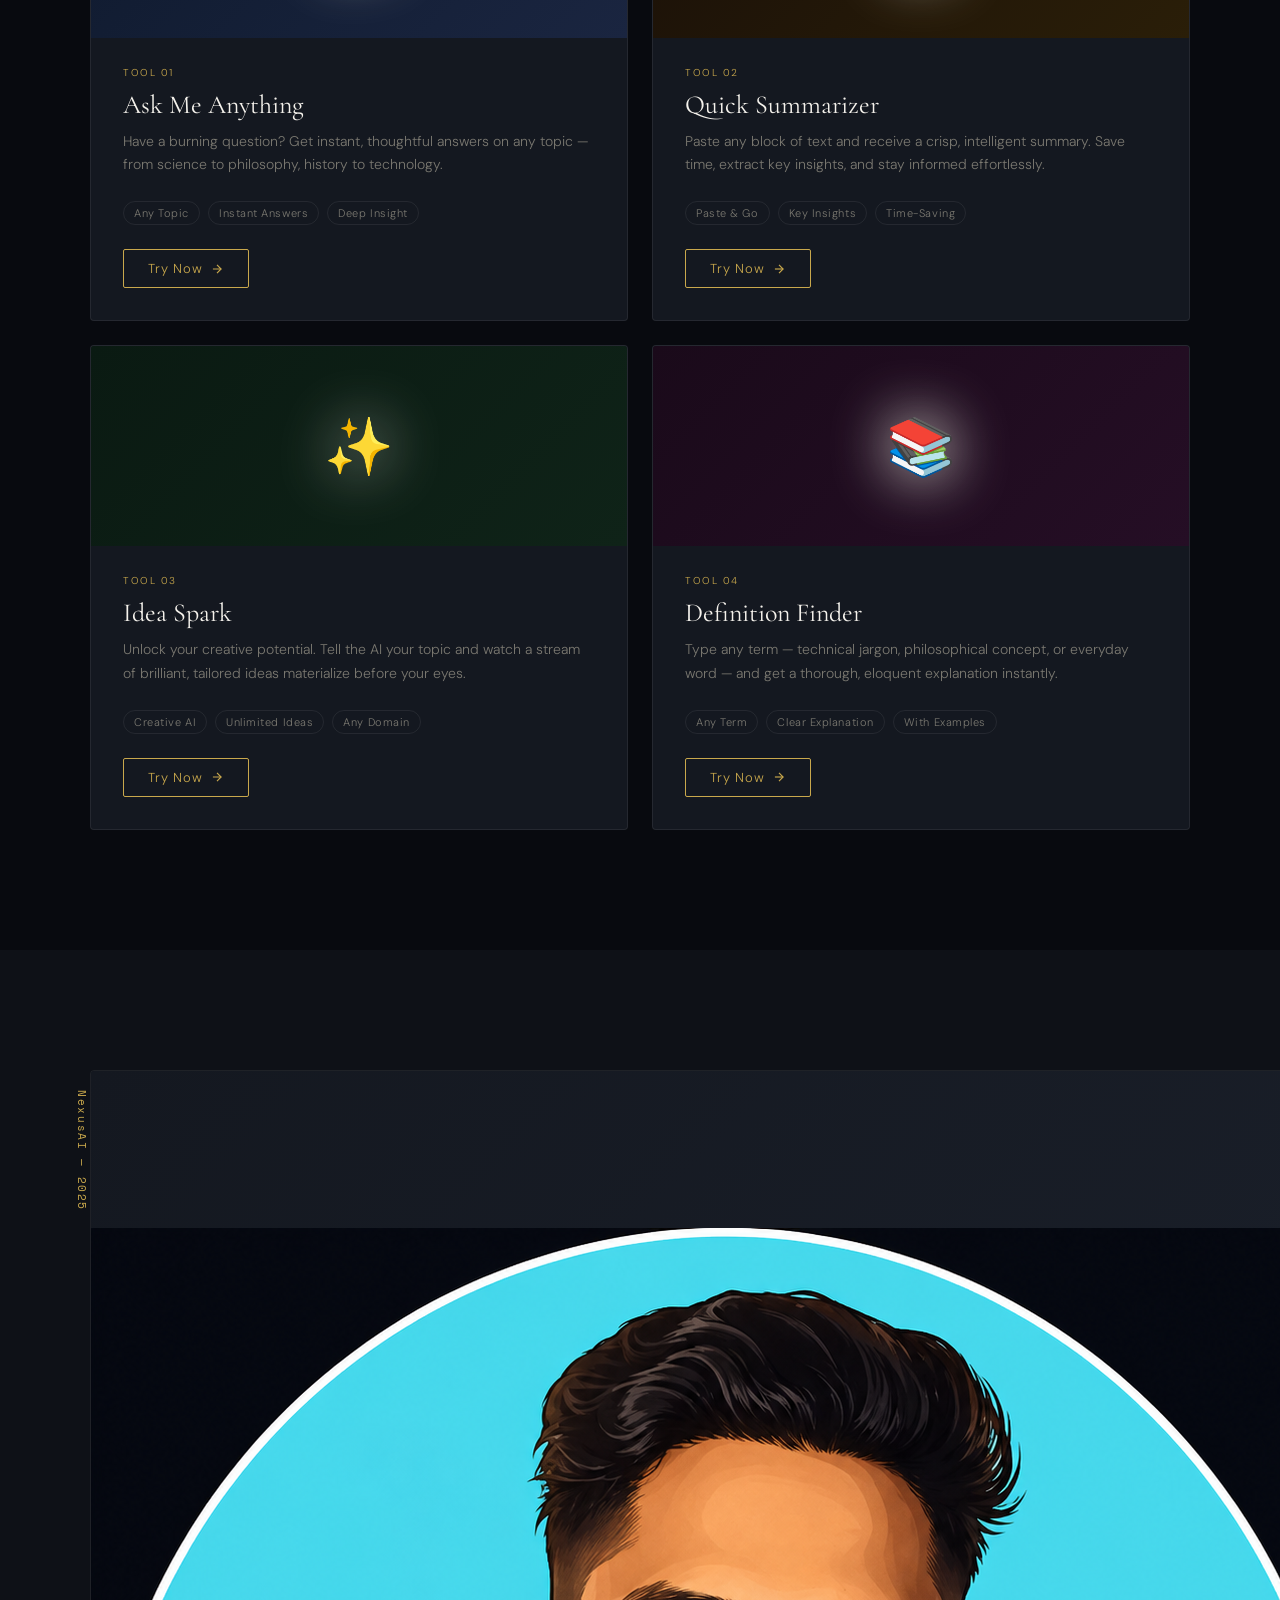
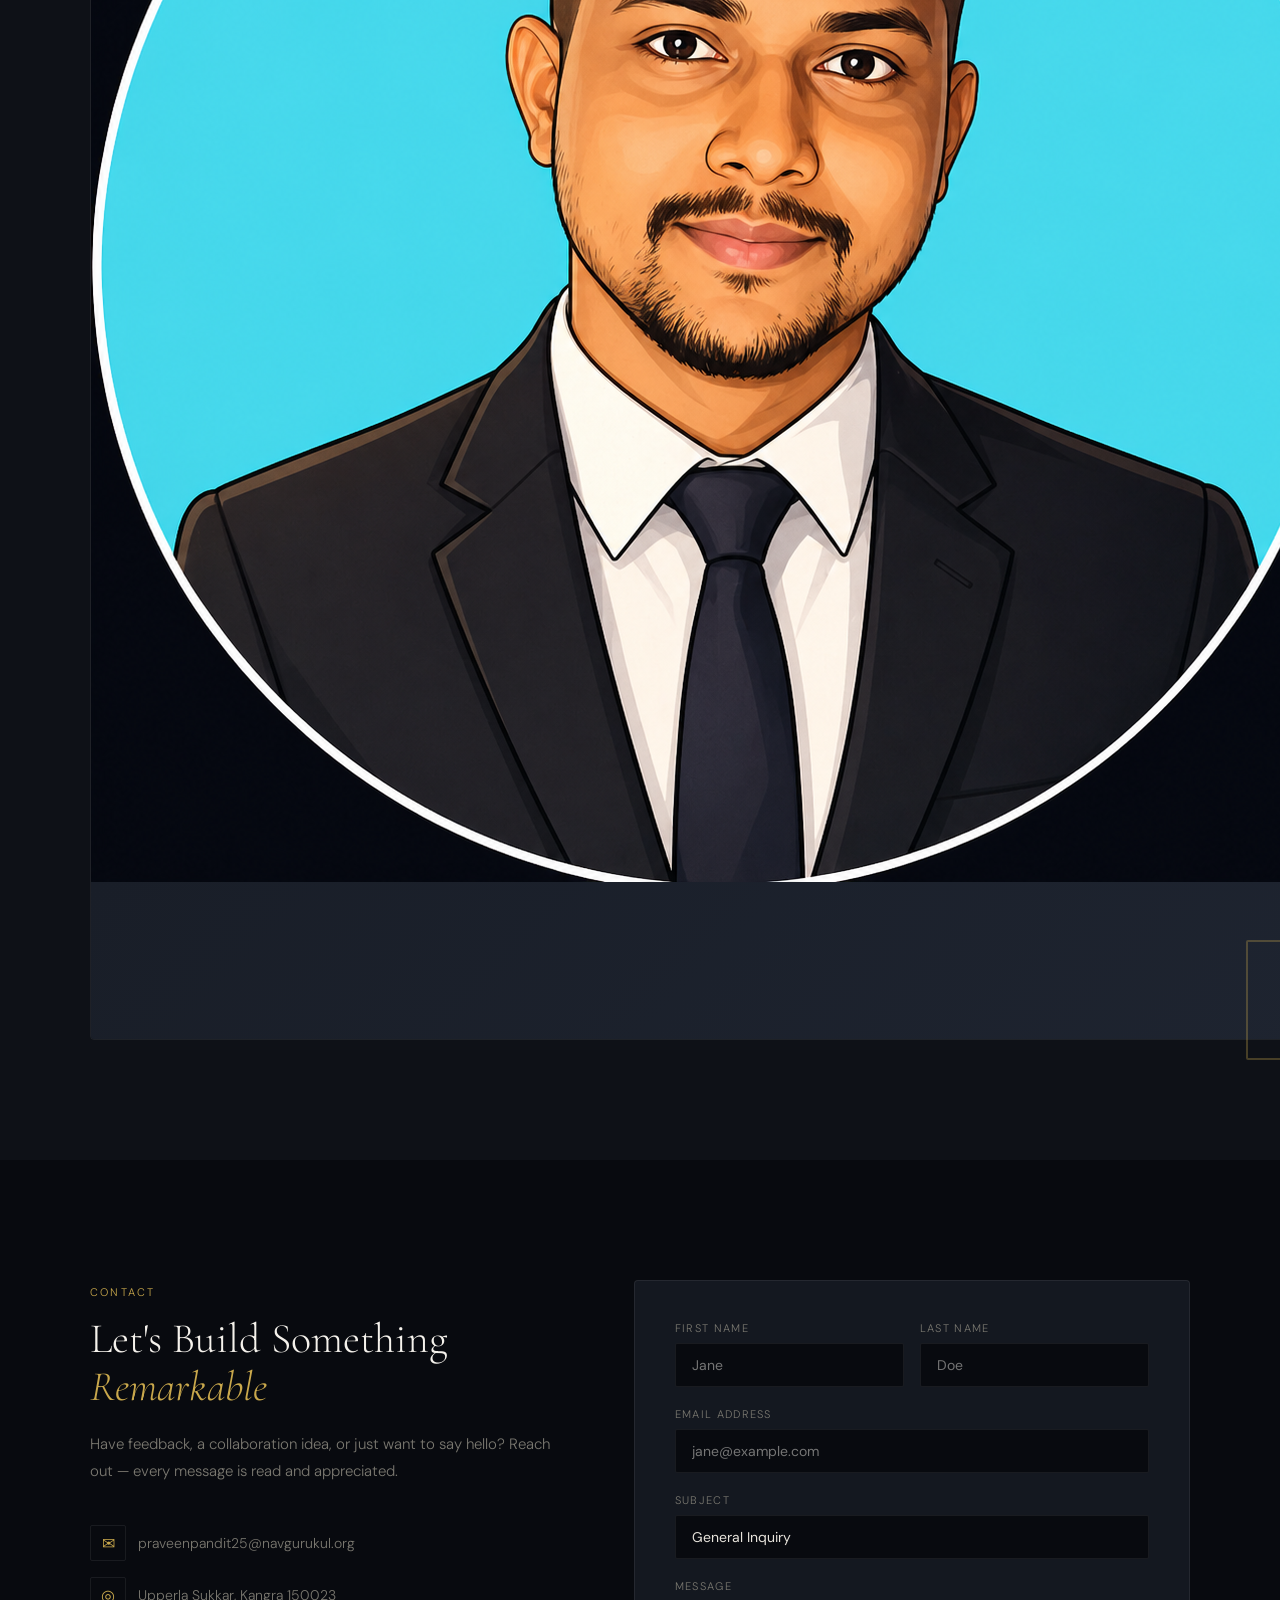
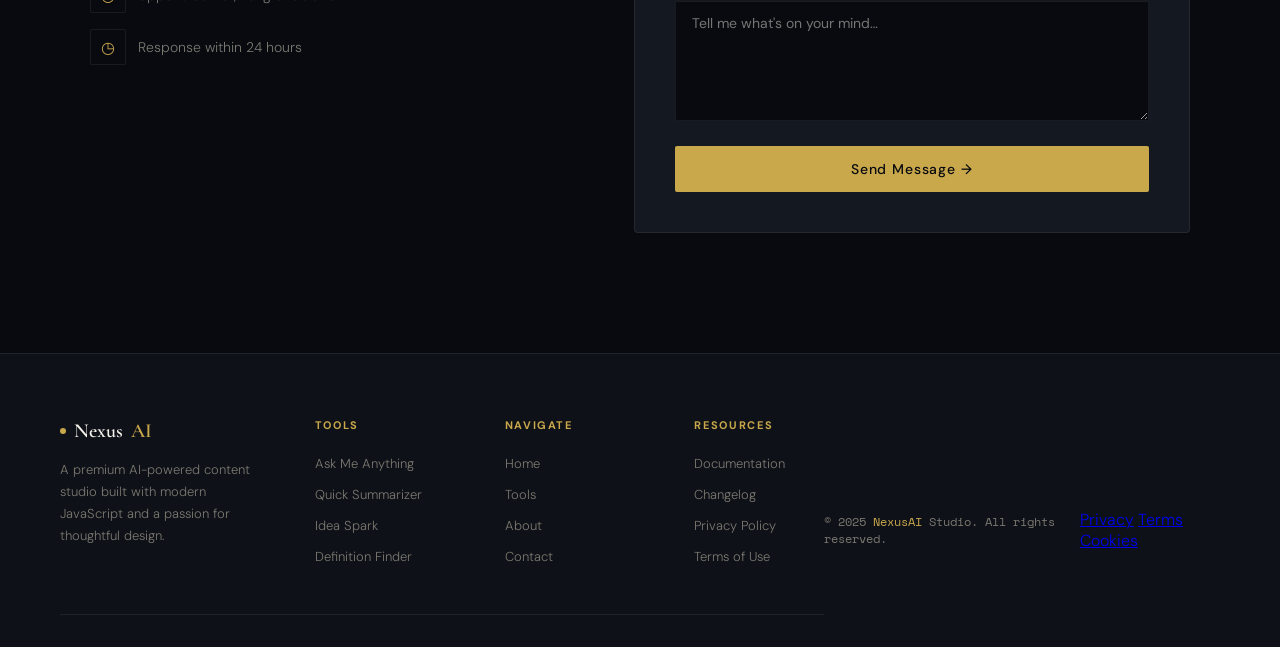
==== commit 9dbfca92: "Update index.html" ====
--- a/index.html
+++ b/index.html
@@ -48,13 +48,13 @@
           Four intelligent tools powered by advanced AI. Ask anything, summarize text, spark ideas, and uncover definitions — instantly.
         </p>
         <div class="hero-actions">
-          <a href="#tools" class="btn-primary">
+          <a href="https://www.youtube.com/playlist?list=PL4EwhRxIN9XqLzbyf9IeXCtU3Ct0II6W5" class="btn-primary">
             <svg width="16" height="16" viewBox="0 0 24 24" fill="none" stroke="currentColor" stroke-width="2">
               <polygon points="5 3 19 12 5 21 5 3"></polygon>
             </svg>
-            Explore Tools
+           Watch Demo
           </a>
-          <a href="https://github.com" target="_blank" class="btn-secondary">
+          <a href="https://github.com/praveenkr26/Phase-4" target="_blank" class="btn-secondary">
             <svg width="16" height="16" viewBox="0 0 24 24" fill="none" stroke="currentColor" stroke-width="2">
               <polyline points="16 18 22 12 16 6"></polyline>
               <polyline points="8 6 2 12 8 18"></polyline>
@@ -213,7 +213,9 @@
       <div class="about-grid">
         <div class="about-img-wrap reveal">
           <div class="about-img-frame">
-            <div class="about-img-placeholder">👤</div>
+            <div class="about-img-placeholder">
+                            <img src="/myPic.png" alt="Developer Portrait" />
+            </div>
           </div>
           <div class="about-img-accent"></div>
           <div class="about-img-number">NexusAI — 2025</div>
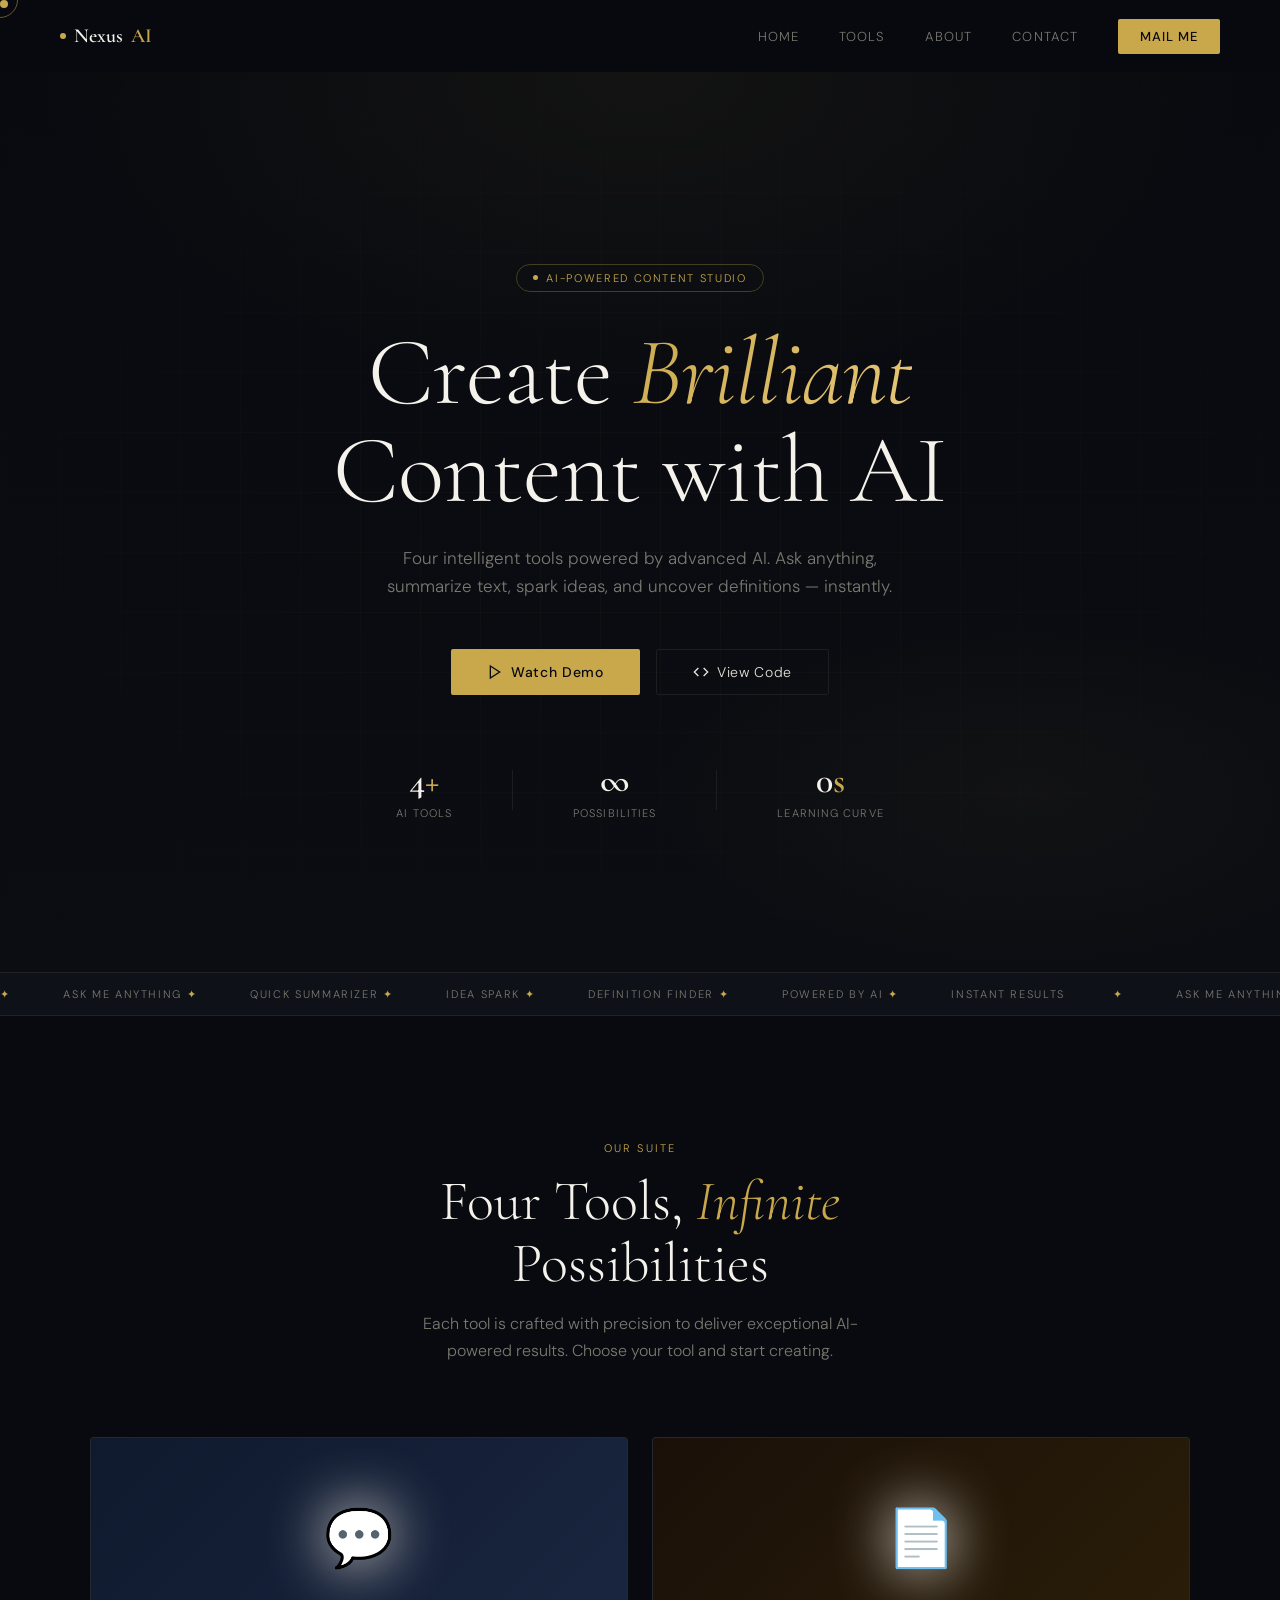
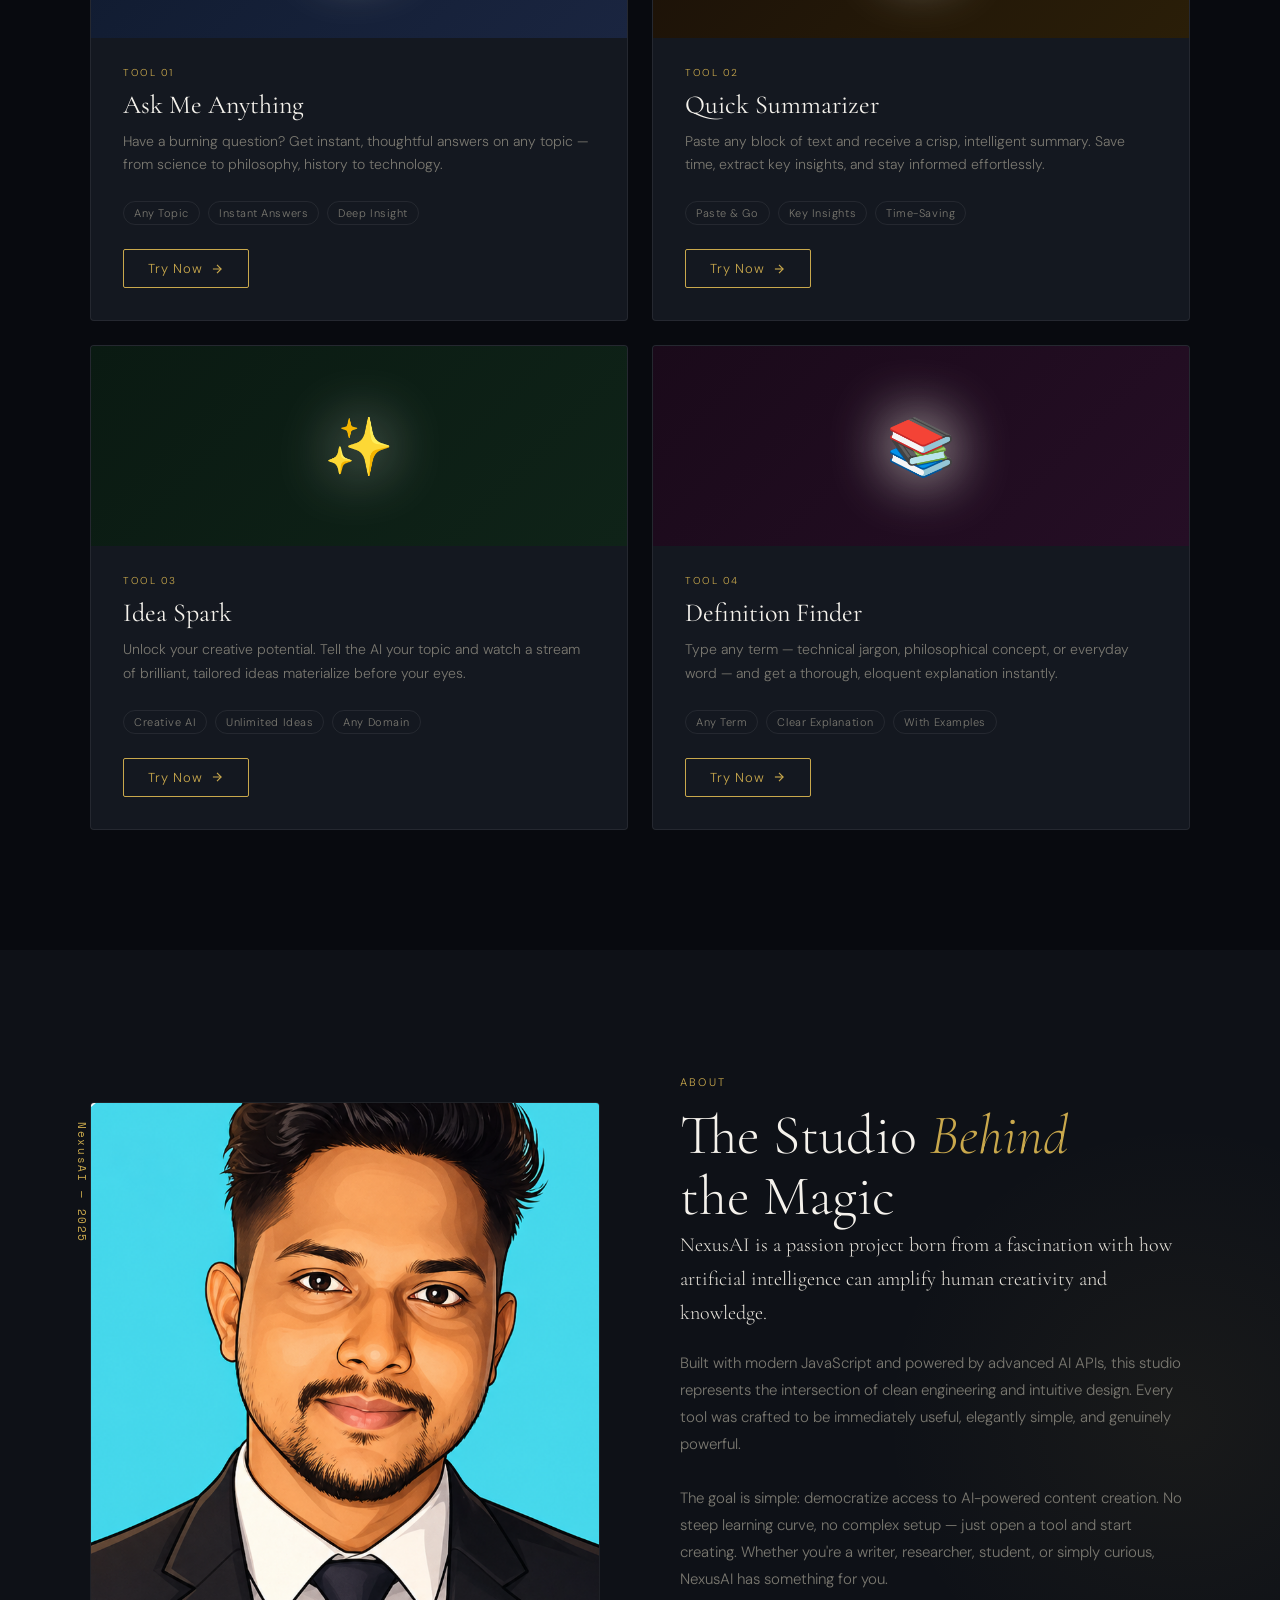
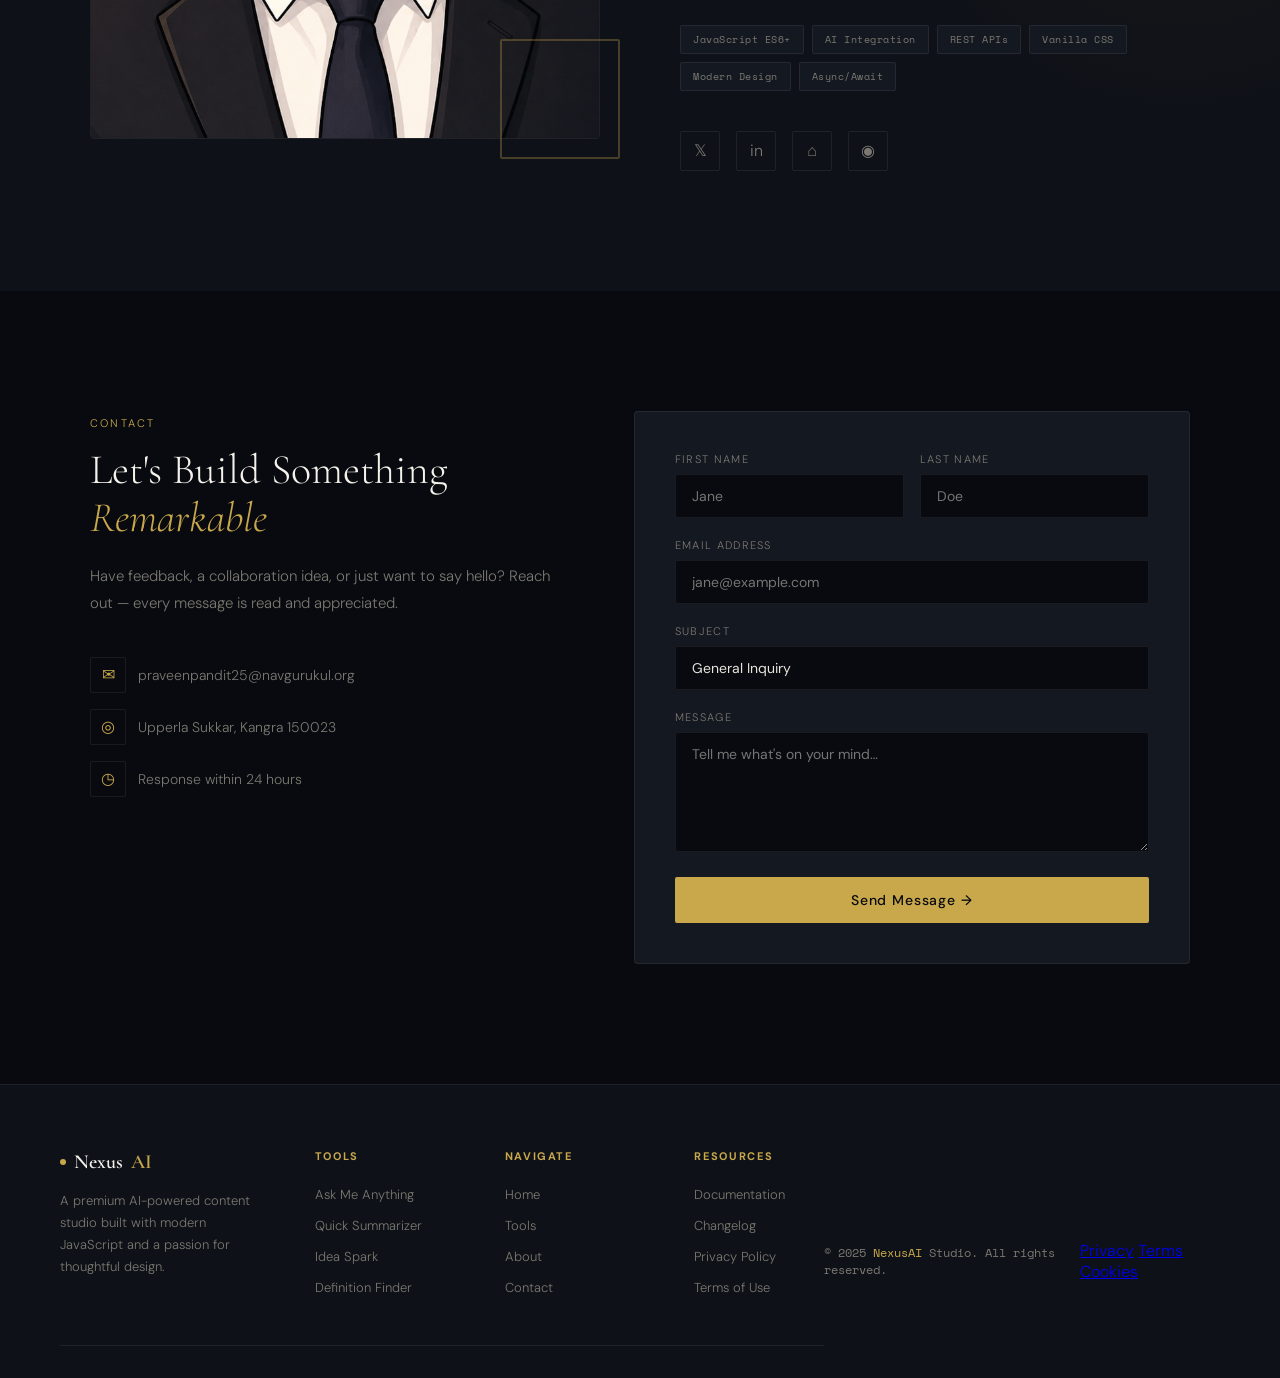
==== commit 0ad3f261: "Update index.html" ====
--- a/index.html
+++ b/index.html
@@ -48,7 +48,7 @@
           Four intelligent tools powered by advanced AI. Ask anything, summarize text, spark ideas, and uncover definitions — instantly.
         </p>
         <div class="hero-actions">
-          <a href="https://www.youtube.com/playlist?list=PL4EwhRxIN9XqLzbyf9IeXCtU3Ct0II6W5" class="btn-primary">
+          <a href="https://www.youtube.com/playlist?list=PL4EwhRxIN9XqLzbyf9IeXCtU3Ct0II6W5" target="_blank" class="btn-primary">
             <svg width="16" height="16" viewBox="0 0 24 24" fill="none" stroke="currentColor" stroke-width="2">
               <polygon points="5 3 19 12 5 21 5 3"></polygon>
             </svg>
--- a/styles/index.css
+++ b/styles/index.css
@@ -494,6 +494,12 @@
   border-radius: 4px;
   overflow: hidden;
   position: relative;
+}
+
+img{
+  width: 300%;
+  height: 130%;
+  object-fit: cover;
 }
 
 .about-img-placeholder {
